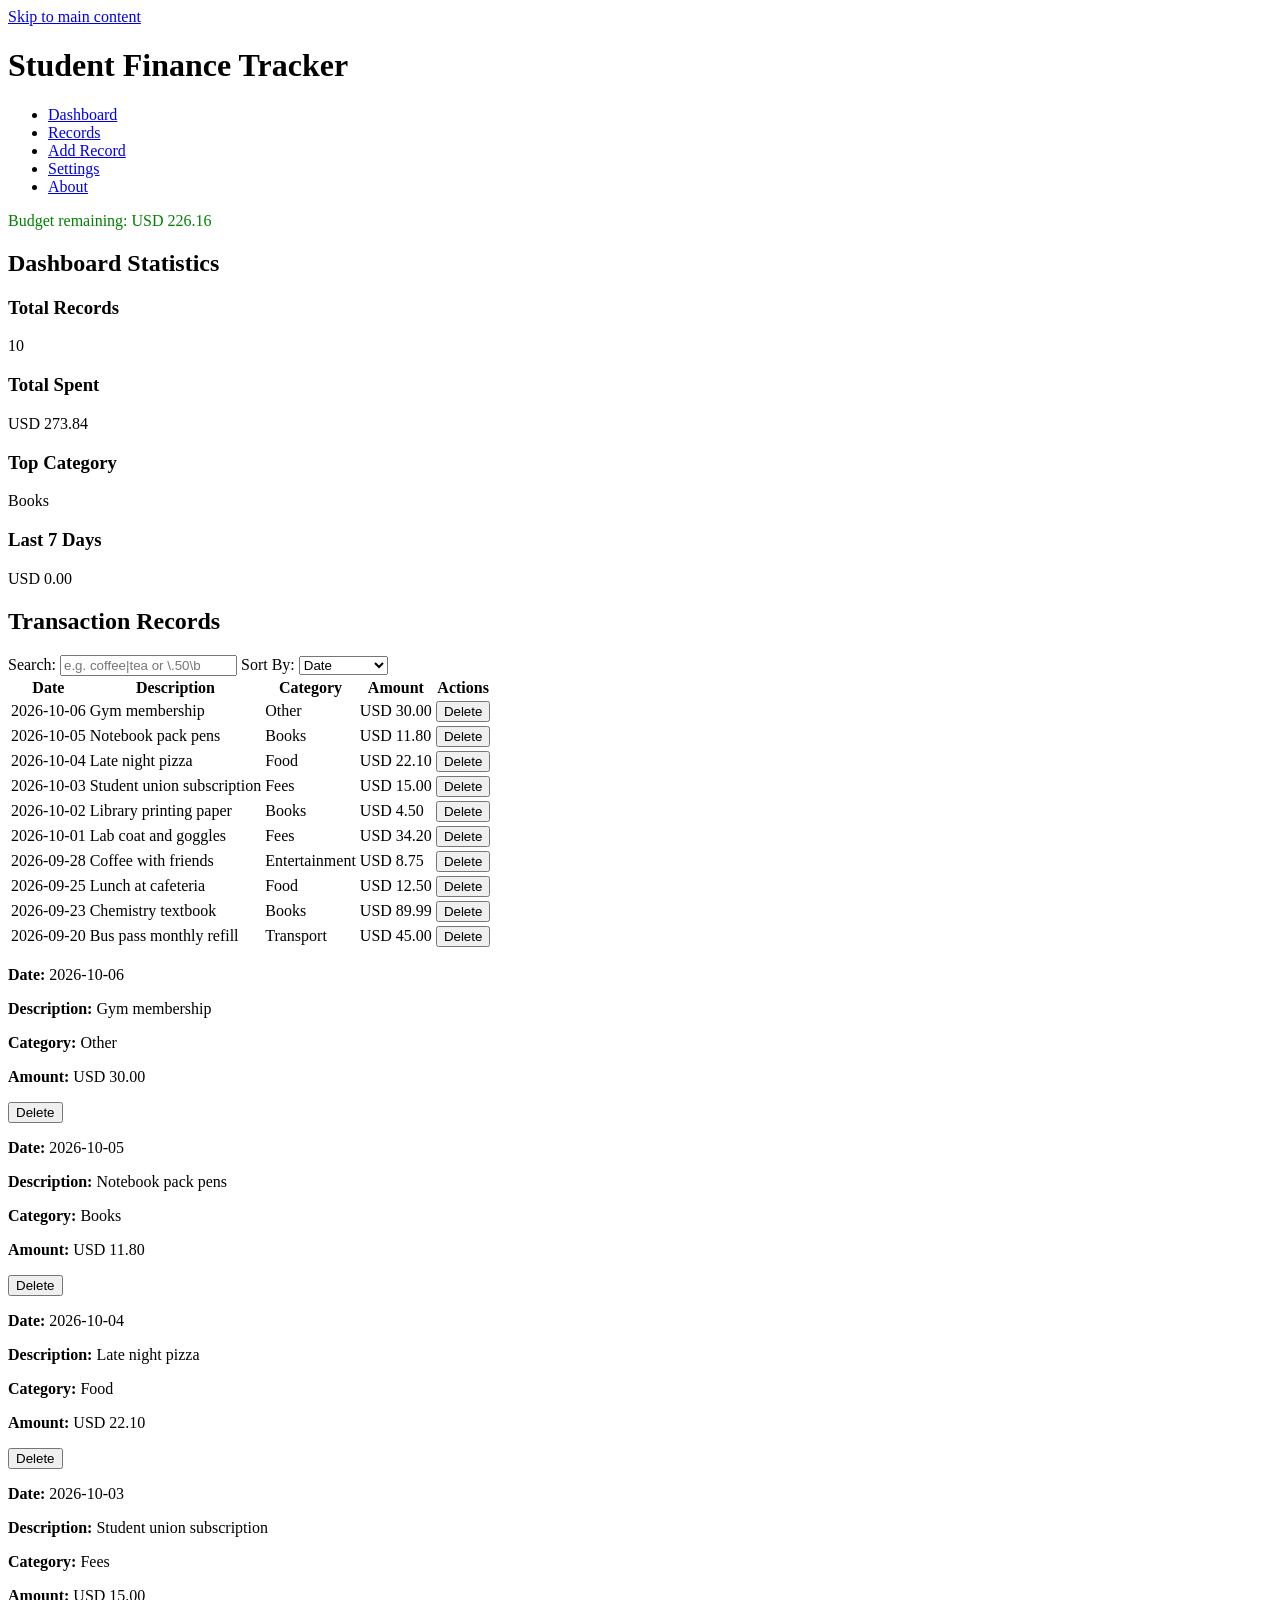
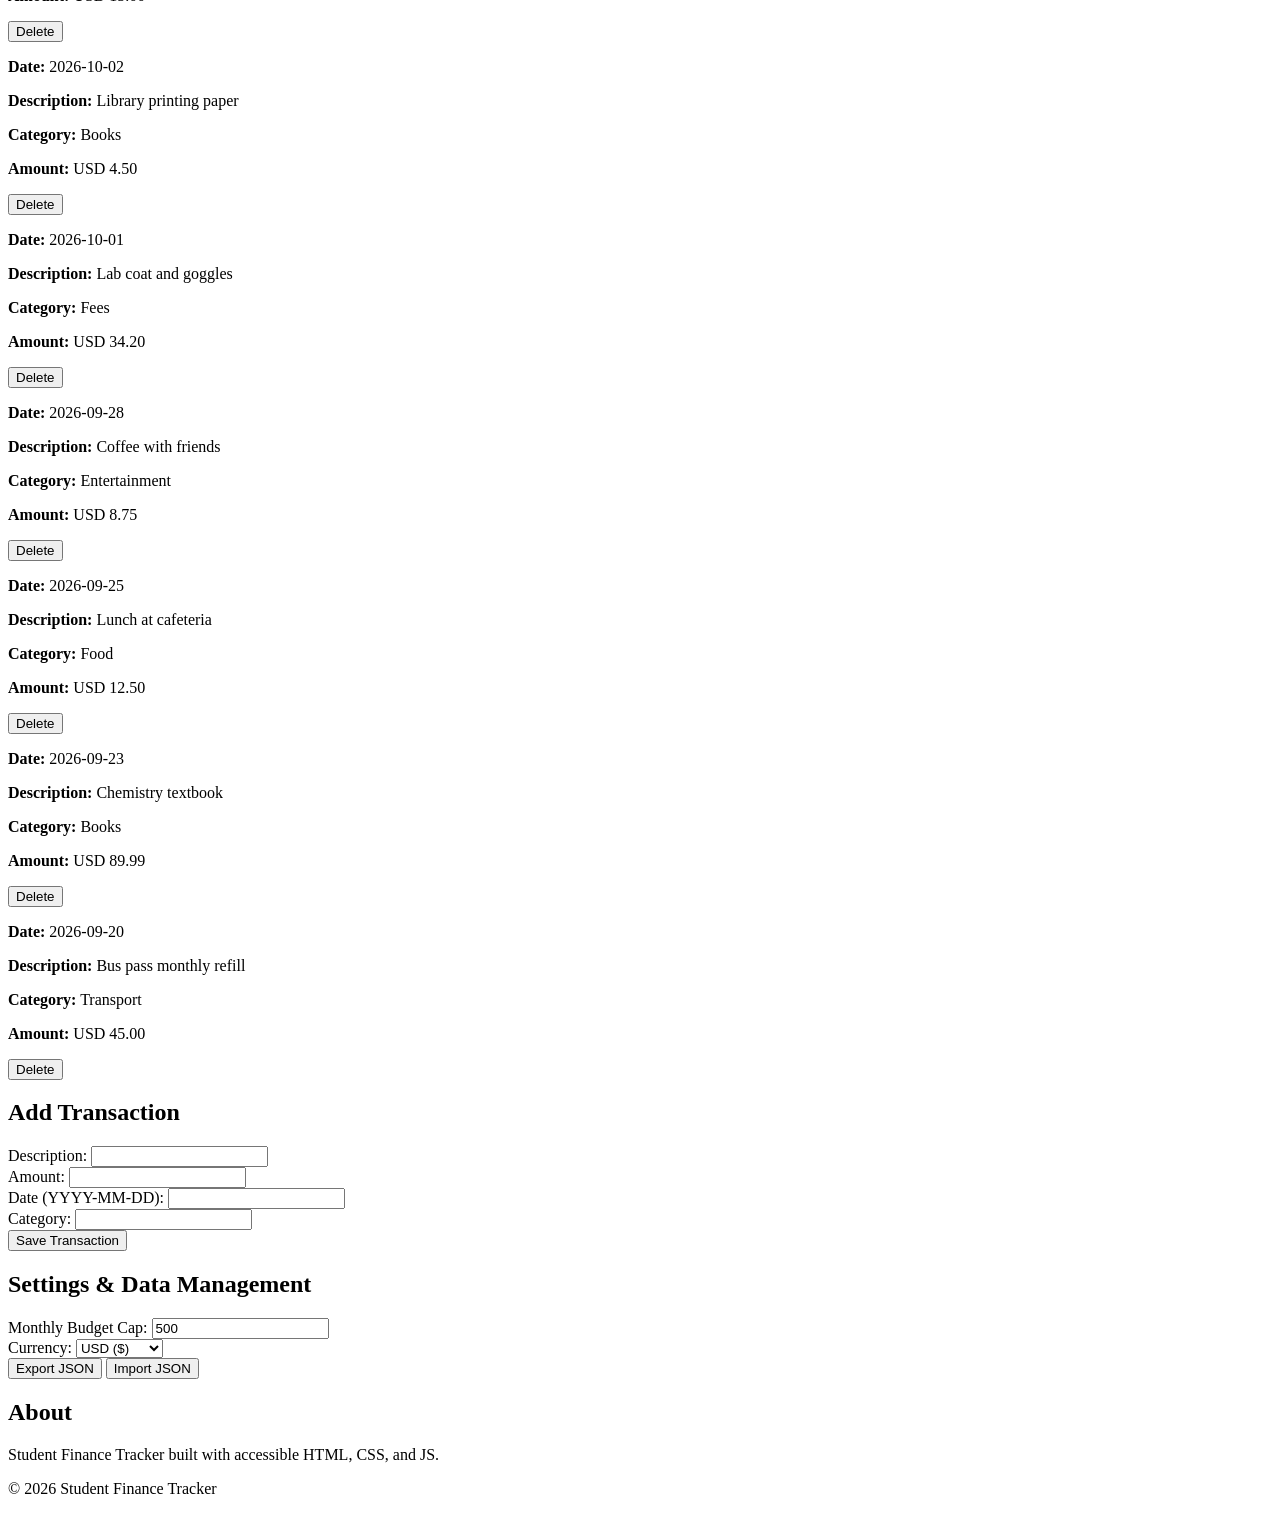
==== index.html @ 4c70e8fd "added index.html and its script. Also modified previous scripts to allow user to pick their own curr" ====
<!DOCTYPE html>
<html lang="en">
<head>
  <meta charset="UTF-8">
  <meta name="viewport" content="width=device-width, initial-scale=1.0">
  <title>Student Finance Tracker</title>
  <link rel="stylesheet" href="styles/main.css">
</head>
<body>
  <a href="#main-content" class="skip-link">Skip to main content</a>

  <header role="banner">
    <h1>Student Finance Tracker</h1>
    <nav role="navigation" aria-label="Primary navigation">
      <ul>
        <li><a href="#dashboard">Dashboard</a></li>
        <li><a href="#records">Records</a></li>
        <li><a href="#add-form">Add Record</a></li>
        <li><a href="#settings">Settings</a></li>
        <li><a href="#about">About</a></li>
      </ul>
    </nav>
  </header>

  <main id="main-content" role="main">
    <div id="aria-status" role="status" class="sr-only"></div>
    <div id="aria-cap-status" role="region" aria-label="Budget status notification"></div>

    <section id="dashboard" aria-labelledby="dash-heading">
      <h2 id="dash-heading">Dashboard Statistics</h2>
      <div class="stats-grid">
        <div class="stat-card"><h3>Total Records</h3><p id="stat-total-records">0</p></div>
        <div class="stat-card"><h3>Total Spent</h3><p id="stat-total-sum">0.00</p></div>
        <div class="stat-card"><h3>Top Category</h3><p id="stat-top-category">N/A</p></div>
        <div class="stat-card"><h3>Last 7 Days</h3><p id="stat-7day-sum">0.00</p></div>
      </div>
    </section>

    <section id="records" aria-labelledby="records-heading">
      <h2 id="records-heading">Transaction Records</h2>

      <div class="search-sort-controls">
        <label for="regex-search">Search:</label>
        <input type="text" id="regex-search" placeholder="e.g. coffee|tea or \.50\b" />

        <label for="sort-by">Sort By:</label>
        <select id="sort-by">
          <option value="date">Date</option>
          <option value="description">Description</option>
          <option value="amount">Amount</option>
        </select>
      </div>

      <table class="desktop-table" aria-label="Financial transactions table">
        <thead>
          <tr>
            <th>Date</th>
            <th>Description</th>
            <th>Category</th>
            <th>Amount</th>
            <th>Actions</th>
          </tr>
        </thead>
        <tbody id="records-table-body"></tbody>
      </table>

      <div id="records-cards" class="mobile-cards"></div>
    </section>

    <section id="add-form" aria-labelledby="form-heading">
      <h2 id="form-heading">Add Transaction</h2>
      <form id="transaction-form" novalidate>
        <div>
          <label for="input-desc">Description:</label>
          <input type="text" id="input-desc" required aria-describedby="desc-error" />
          <span id="desc-error" class="error-msg" role="alert"></span>
        </div>
        <div>
          <label for="input-amount">Amount:</label>
          <input type="text" id="input-amount" required aria-describedby="amount-error" />
          <span id="amount-error" class="error-msg" role="alert"></span>
        </div>
        <div>
          <label for="input-date">Date (YYYY-MM-DD):</label>
          <input type="text" id="input-date" required aria-describedby="date-error" />
          <span id="date-error" class="error-msg" role="alert"></span>
        </div>
        <div>
          <label for="input-category">Category:</label>
          <input type="text" id="input-category" required aria-describedby="cat-error" />
          <span id="cat-error" class="error-msg" role="alert"></span>
        </div>
        <button type="submit">Save Transaction</button>
      </form>
    </section>

    <section id="settings" aria-labelledby="settings-heading">
      <h2 id="settings-heading">Settings & Data Management</h2>
      
      <div class="settings-control">
        <label for="monthly-cap-input">Monthly Budget Cap:</label>
        <input type="number" id="monthly-cap-input" value="500" min="0" step="10" />
      </div>

      <div class="settings-control">
        <label for="currency-select">Currency:</label>
        <select id="currency-select">
          <option value="USD">USD ($)</option>
          <option value="EUR">EUR (€)</option>
          <option value="GBP">GBP (£)</option>
          <option value="KES">KES (KSh)</option>
        </select>
      </div>

      <div class="settings-actions">
        <button id="export-json">Export JSON</button>
        <input type="file" id="import-json-file" accept=".json" style="display:none" />
        <button id="trigger-import">Import JSON</button>
      </div>
    </section>

    <section id="about" aria-labelledby="about-heading">
      <h2 id="about-heading">About</h2>
      <p>Student Finance Tracker built with accessible HTML, CSS, and JS.</p>
    </section>
  </main>

  <footer role="contentinfo">
    <p>&copy; 2026 Student Finance Tracker</p>
  </footer>

  <script type="module" src="scripts/main.js"></script>
</body>
</html>
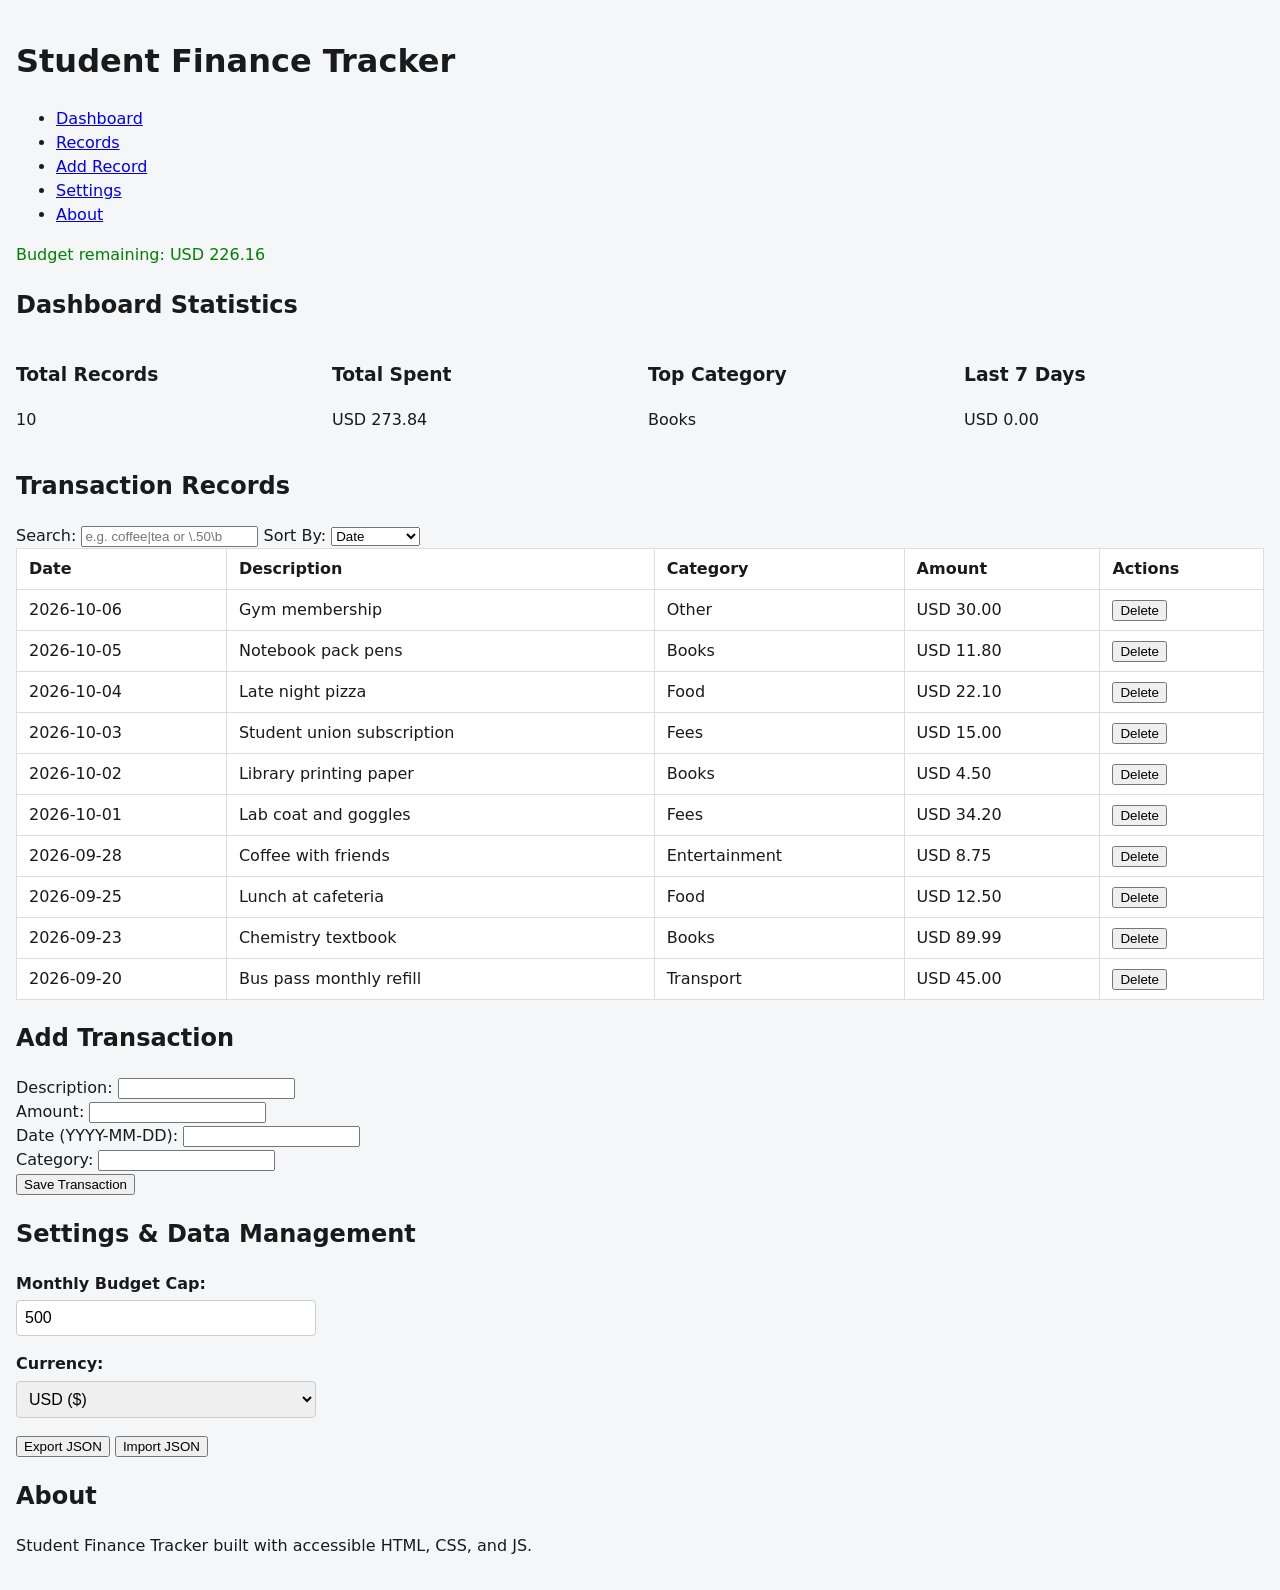
==== commit 7a1508fe: "added styling for index.html" ====
--- a/index.html
+++ b/index.html
@@ -125,10 +125,6 @@
     </section>
   </main>
 
-  <footer role="contentinfo">
-    <p>&copy; 2026 Student Finance Tracker</p>
-  </footer>
-
   <script type="module" src="scripts/main.js"></script>
 </body>
 </html>
--- a/styles/main.css
+++ b/styles/main.css
@@ -0,0 +1,109 @@
+:root {
+  --primary: #005A9C;
+  --bg: #F4F6F8;
+  --text: #1A1A1A;
+  --alert-red: #D32F2F;
+  --alert-green: #2E7D32;
+}
+
+*:focus-visible {
+  outline: 3px solid var(--primary);
+  outline-offset: 2px;
+}
+
+.skip-link {
+  position: absolute;
+  top: -40px;
+  left: 0;
+  background: var(--primary);
+  color: #FFF;
+  padding: 8px;
+  z-index: 100;
+}
+.skip-link:focus {
+  top: 0;
+}
+
+.sr-only {
+  position: absolute;
+  width: 1px;
+  height: 1px;
+  padding: 0;
+  margin: -1px;
+  overflow: hidden;
+  clip: rect(0, 0, 0, 0);
+  border: 0;
+}
+
+body {
+  font-family: system-ui, -apple-system, sans-serif;
+  margin: 0;
+  padding: 16px;
+  background-color: var(--bg);
+  color: var(--text);
+  line-height: 1.5;
+}
+
+.error-msg {
+  color: var(--alert-red);
+  font-size: 0.875rem;
+  display: block;
+}
+
+.desktop-table { display: none; }
+.mobile-cards { display: flex; flex-direction: column; gap: 12px; }
+.record-card {
+  background: #FFF;
+  padding: 12px;
+  border-radius: 6px;
+  border: 1px solid #CCC;
+}
+
+.status-alert.overage { color: var(--alert-red); font-weight: bold; }
+.status-alert.under { color: var(--alert-green); }
+
+@media (min-width: 768px) {
+  .stats-grid {
+    display: grid;
+    grid-template-columns: repeat(2, 1fr);
+    gap: 16px;
+  }
+}
+
+@media (min-width: 1024px) {
+  .desktop-table {
+    display: table;
+    width: 100%;
+    border-collapse: collapse;
+    background: #FFF;
+  }
+  .desktop-table th, .desktop-table td {
+    border: 1px solid #DDD;
+    padding: 8px 12px;
+    text-align: left;
+  }
+  .mobile-cards { display: none; }
+  .stats-grid {
+    grid-template-columns: repeat(4, 1fr);
+  }
+}
+
+.settings-control {
+  margin-bottom: 1rem;
+  display: flex;
+  flex-direction: column;
+  max-width: 300px;
+}
+
+.settings-control label {
+  margin-bottom: 0.3rem;
+  font-weight: bold;
+}
+
+.settings-control input,
+.settings-control select {
+  padding: 0.5rem;
+  border: 1px solid #ccc;
+  border-radius: 4px;
+  font-size: 1rem;
+}
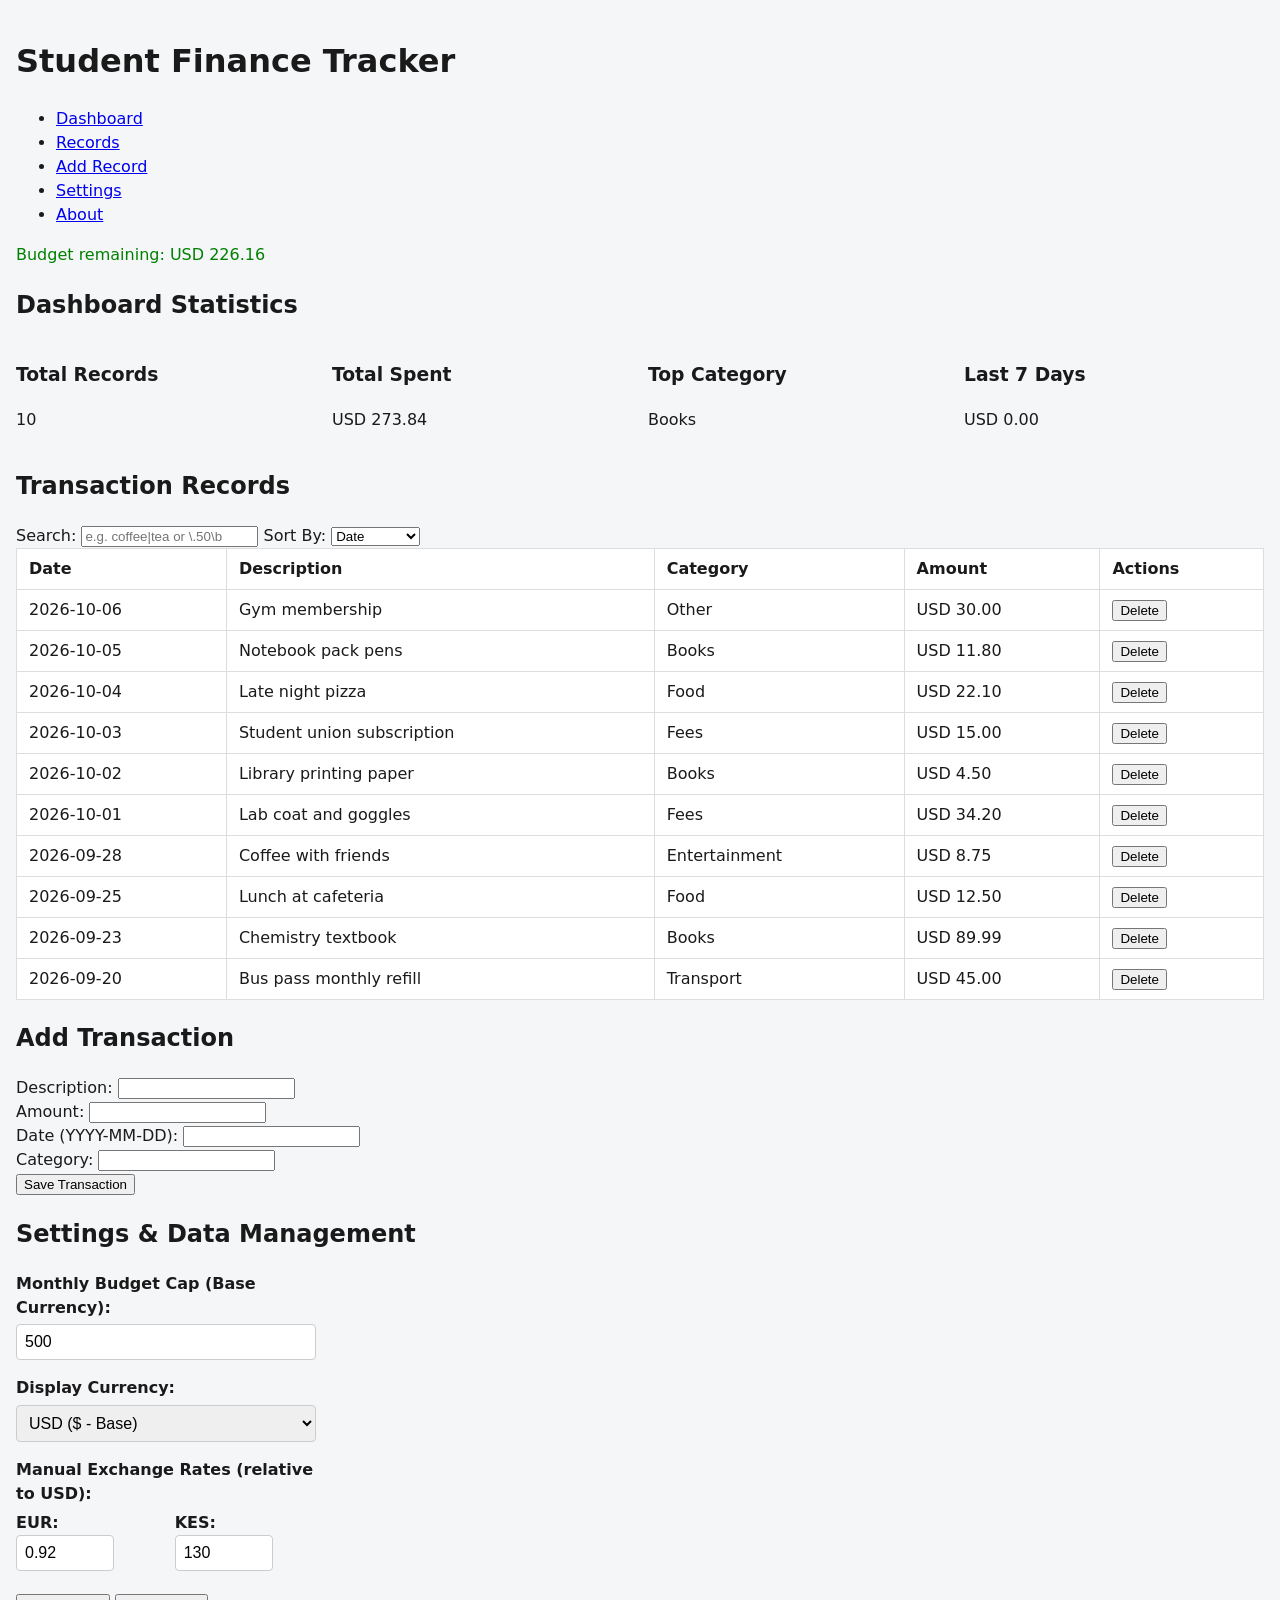
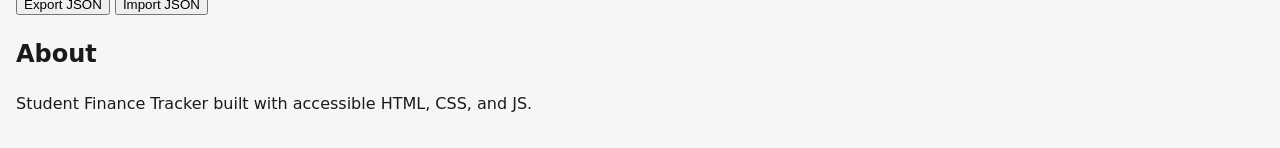
==== commit 74b29a65: "added conversion feature" ====
--- a/index.html
+++ b/index.html
@@ -98,21 +98,28 @@
       <h2 id="settings-heading">Settings & Data Management</h2>
       
       <div class="settings-control">
-        <label for="monthly-cap-input">Monthly Budget Cap:</label>
-        <input type="number" id="monthly-cap-input" value="500" min="0" step="10" />
+        <label for="monthly-cap-input">Monthly Budget Cap (Base Currency):</label>
+        <input type="number" id="monthly-cap-input" min="0" step="10" />
       </div>
 
       <div class="settings-control">
-        <label for="currency-select">Currency:</label>
+        <label for="currency-select">Display Currency:</label>
         <select id="currency-select">
-          <option value="USD">USD ($)</option>
+          <option value="USD">USD ($ - Base)</option>
           <option value="EUR">EUR (€)</option>
-          <option value="GBP">GBP (£)</option>
           <option value="KES">KES (KSh)</option>
         </select>
       </div>
 
-      <div class="settings-actions">
+      <div class="settings-control">
+        <label>Manual Exchange Rates (relative to USD):</label>
+        <div style="display: flex; gap: 1rem; align-items: center;">
+          <label>EUR: <input type="number" id="rate-eur" step="0.01" style="width: 80px;" /></label>
+          <label>KES: <input type="number" id="rate-kes" step="0.1" style="width: 80px;" /></label>
+        </div>
+      </div>
+
+      <div class="settings-actions" style="margin-top: 1rem;">
         <button id="export-json">Export JSON</button>
         <input type="file" id="import-json-file" accept=".json" style="display:none" />
         <button id="trigger-import">Import JSON</button>
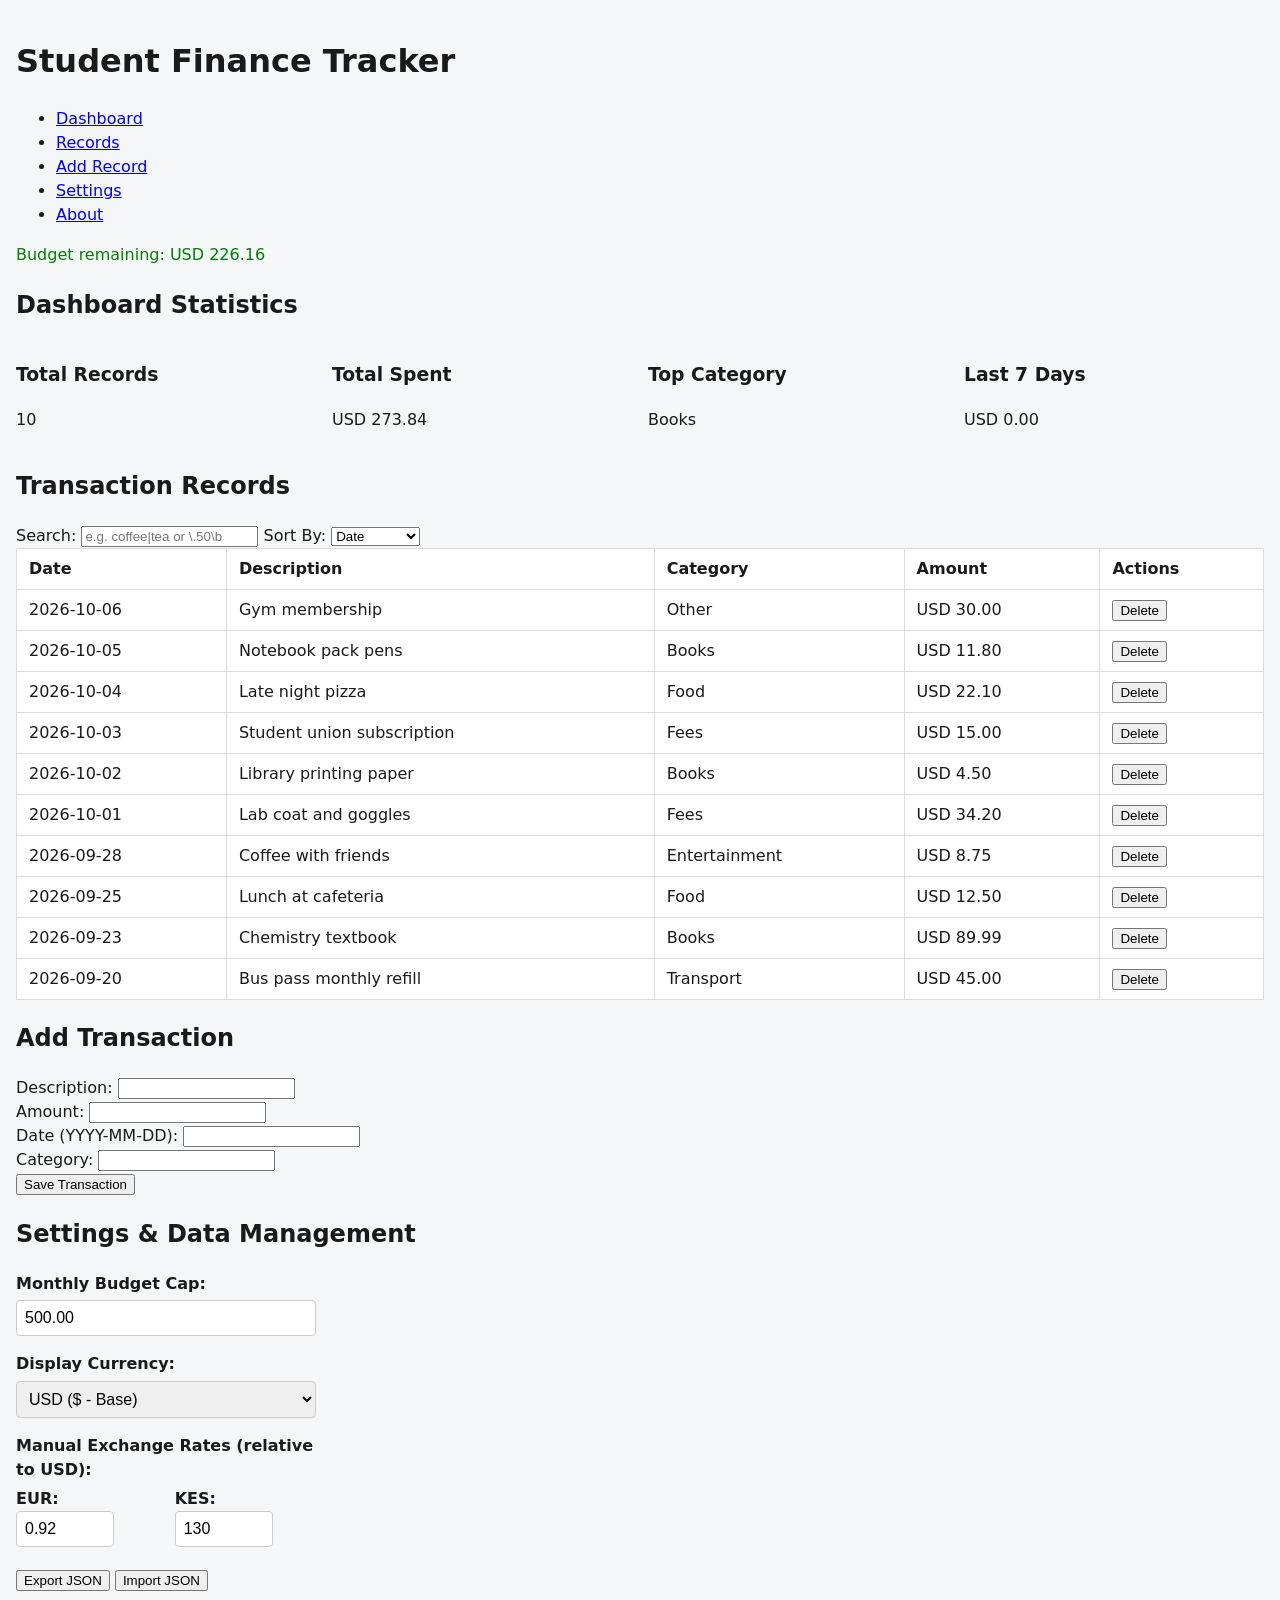
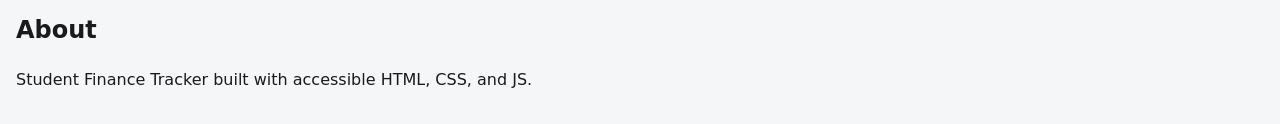
==== commit 1cc5cce6: "allowed user to enter monthly cap in any currency" ====
--- a/index.html
+++ b/index.html
@@ -98,7 +98,7 @@
       <h2 id="settings-heading">Settings & Data Management</h2>
       
       <div class="settings-control">
-        <label for="monthly-cap-input">Monthly Budget Cap (Base Currency):</label>
+        <label for="monthly-cap-input">Monthly Budget Cap:</label>
         <input type="number" id="monthly-cap-input" min="0" step="10" />
       </div>
 
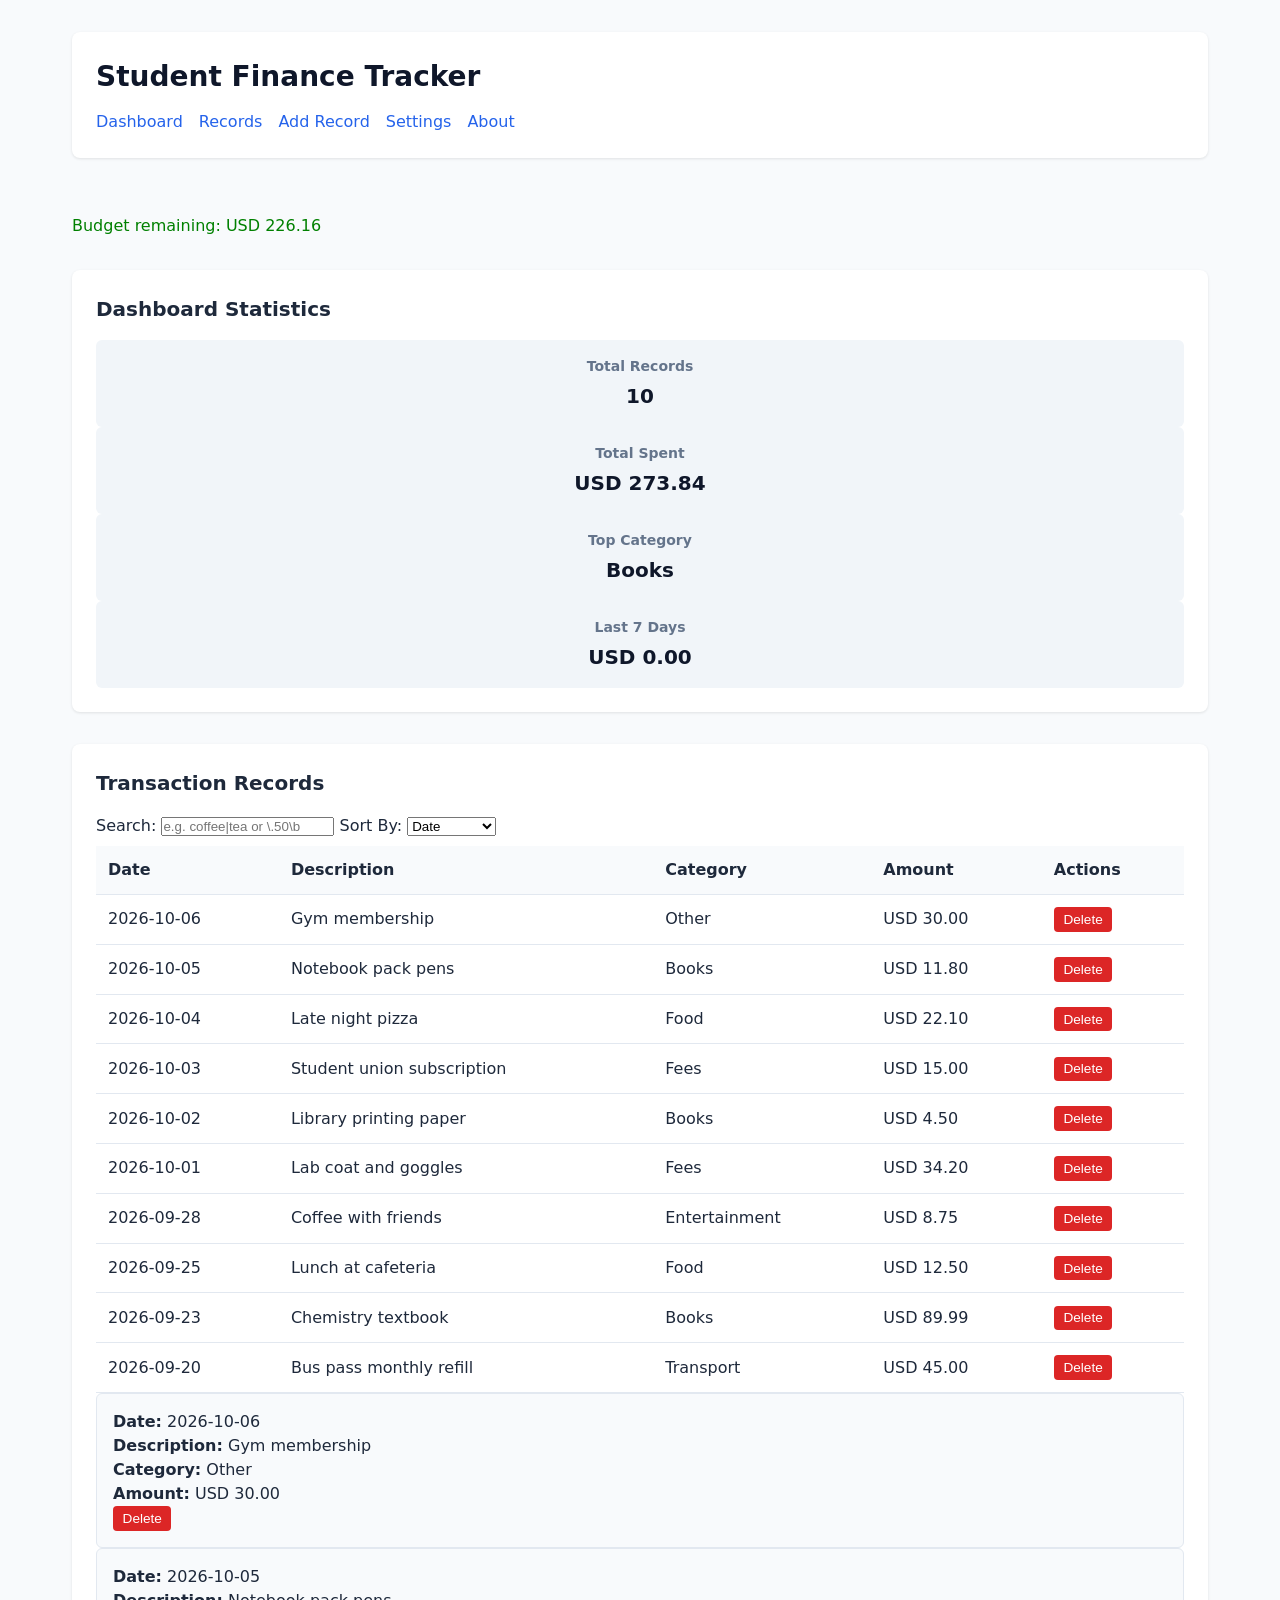
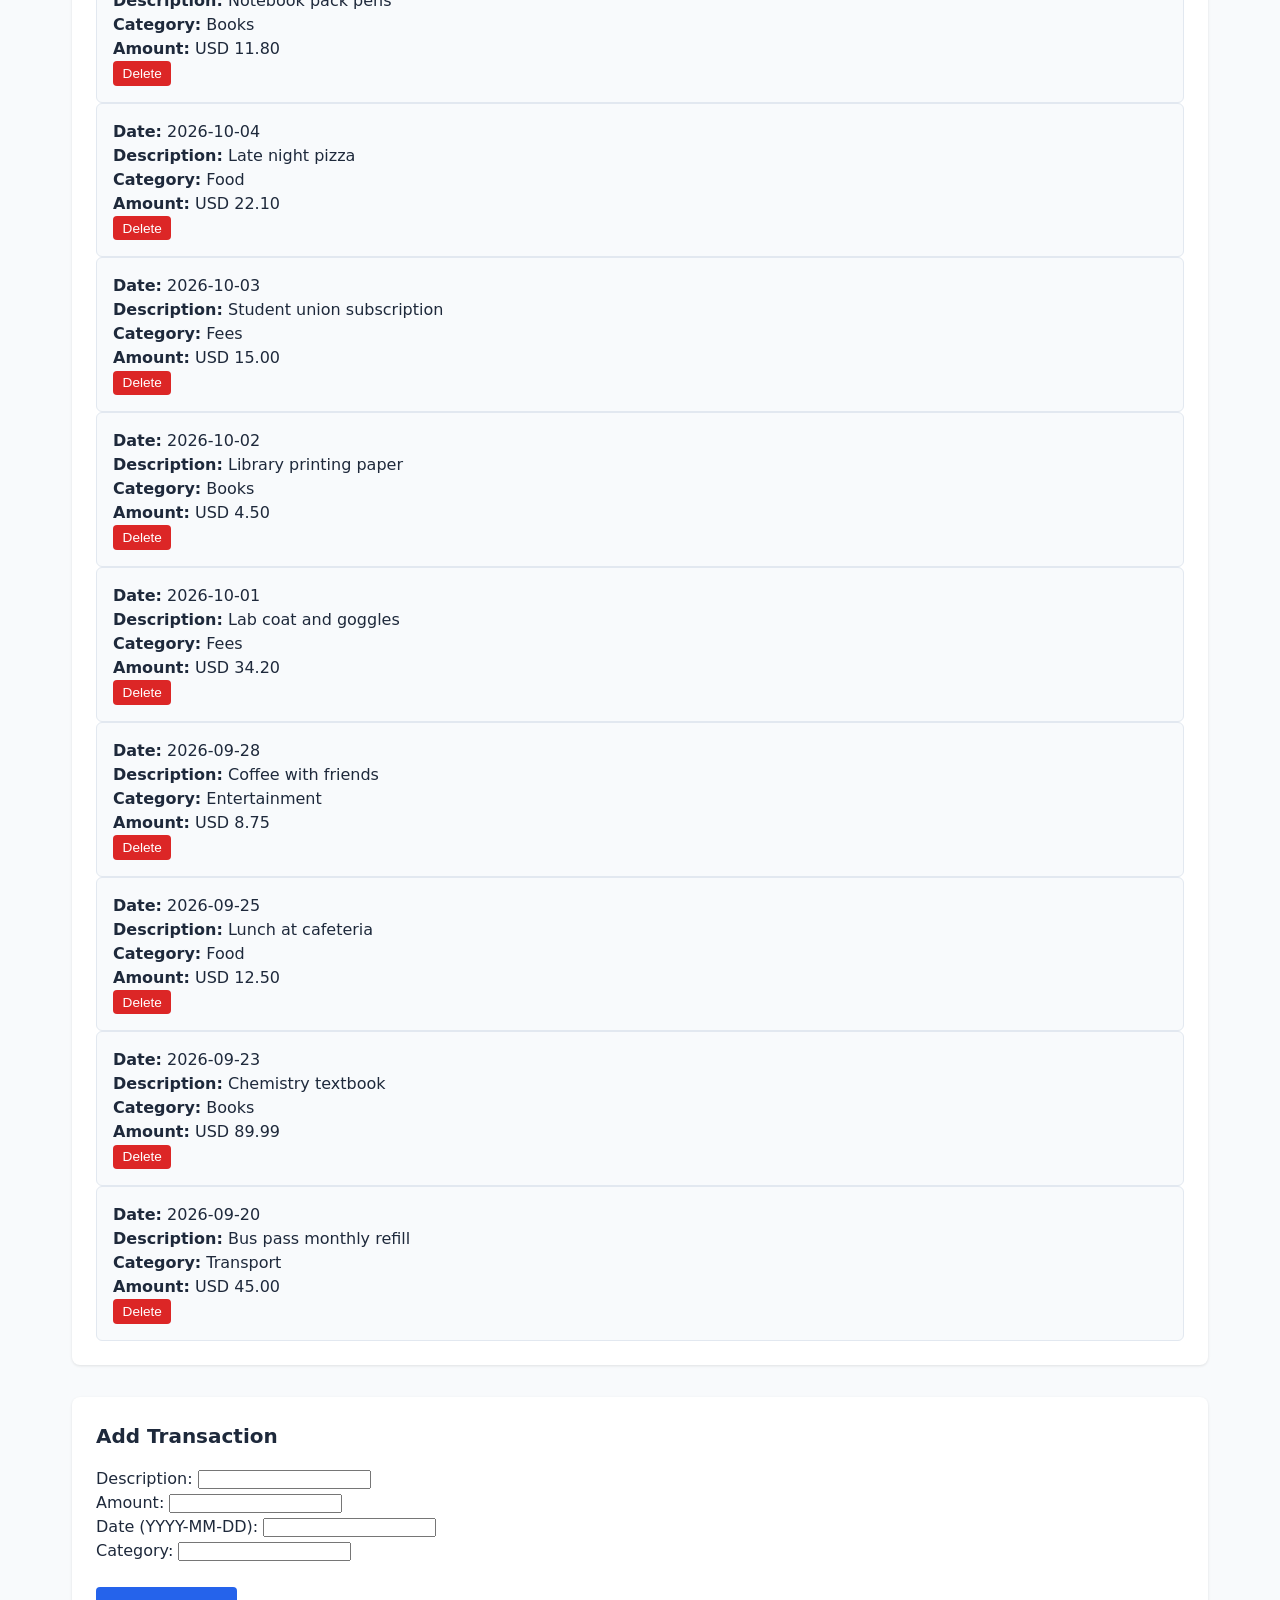
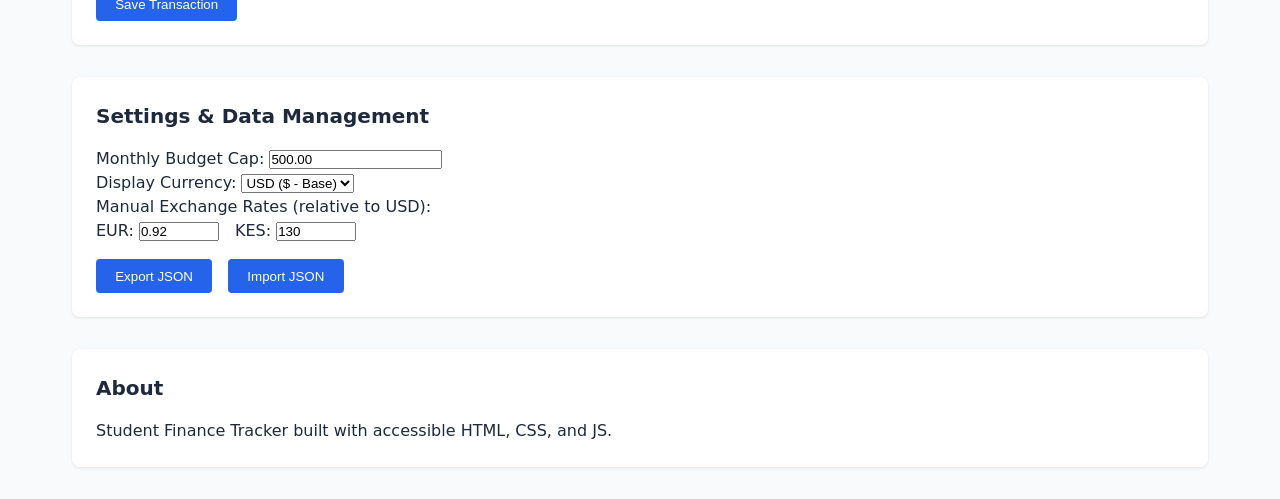
==== commit 97a1dfa9: "modif" ====
--- a/index.html
+++ b/index.html
@@ -89,7 +89,7 @@
           <label for="input-category">Category:</label>
           <input type="text" id="input-category" required aria-describedby="cat-error" />
           <span id="cat-error" class="error-msg" role="alert"></span>
-        </div>
+        </div><br>
         <button type="submit">Save Transaction</button>
       </form>
     </section>
--- a/styles/main.css
+++ b/styles/main.css
@@ -1,109 +1,247 @@
-:root {
-  --primary: #005A9C;
-  --bg: #F4F6F8;
-  --text: #1A1A1A;
-  --alert-red: #D32F2F;
-  --alert-green: #2E7D32;
-}
-
-*:focus-visible {
-  outline: 3px solid var(--primary);
-  outline-offset: 2px;
+* {
+  box-sizing: border-box;
+  margin: 0;
+  padding: 0;
+}
+
+body {
+  font-family: system-ui, -apple-system, BlinkMacSystemFont, "Segoe UI", Roboto, sans-serif;
+  line-height: 1.5;
+  background-color: #f8fafc;
+  color: #1e293b;
+  padding: 1rem;
 }
 
 .skip-link {
   position: absolute;
   top: -40px;
   left: 0;
-  background: var(--primary);
-  color: #FFF;
-  padding: 8px;
+  background: #0f172a;
+  color: #fff;
+  padding: 8px 16px;
   z-index: 100;
+  border-radius: 0 0 4px 0;
+  transition: top 0.2s ease;
 }
 .skip-link:focus {
   top: 0;
 }
 
-.sr-only {
-  position: absolute;
-  width: 1px;
-  height: 1px;
-  padding: 0;
-  margin: -1px;
-  overflow: hidden;
-  clip: rect(0, 0, 0, 0);
-  border: 0;
-}
-
-body {
-  font-family: system-ui, -apple-system, sans-serif;
-  margin: 0;
-  padding: 16px;
-  background-color: var(--bg);
-  color: var(--text);
-  line-height: 1.5;
-}
-
-.error-msg {
-  color: var(--alert-red);
+header {
+  background: #ffffff;
+  padding: 1.5rem;
+  border-radius: 8px;
+  box-shadow: 0 1px 3px rgba(0,0,0,0.1);
+  margin-bottom: 1.5rem;
+}
+
+header h1 {
+  font-size: 1.75rem;
+  margin-bottom: 0.75rem;
+  color: #0f172a;
+}
+
+nav ul {
+  list-style: none;
+  display: flex;
+  flex-wrap: wrap;
+  gap: 1rem;
+}
+
+nav a {
+  text-decoration: none;
+  color: #2563eb;
+  font-weight: 500;
+}
+
+nav a:hover {
+  text-decoration: underline;
+}
+
+main {
+  display: flex;
+  flex-direction: column;
+  gap: 2rem;
+}
+
+section {
+  background: #ffffff;
+  padding: 1.5rem;
+  border-radius: 8px;
+  box-shadow: 0 1px 3px rgba(0,0,0,0.1);
+}
+
+h2 {
+  font-size: 1.25rem;
+  margin-bottom: 1rem;
+  color: #1e293b;
+}
+
+.dashboard-stats {
+  display: grid;
+  grid-template-columns: 1fr;
+  gap: 1rem;
+}
+
+.stat-card {
+  background: #f1f5f9;
+  padding: 1rem;
+  border-radius: 6px;
+  text-align: center;
+}
+
+.stat-card h3 {
   font-size: 0.875rem;
+  color: #64748b;
+  margin-bottom: 0.25rem;
+}
+
+.stat-card p {
+  font-size: 1.25rem;
+  font-weight: 700;
+  color: #0f172a;
+}
+
+.cap-status {
+  margin-top: 1rem;
+  font-weight: 600;
+  font-size: 0.95rem;
+}
+
+.search-sort-bar {
+  display: flex;
+  flex-direction: column;
+  gap: 0.75rem;
+  margin-bottom: 1rem;
+}
+
+.search-sort-bar input,
+.search-sort-bar select {
+  padding: 0.5rem;
+  border: 1px solid #cbd5e1;
+  border-radius: 4px;
+}
+
+.table-responsive {
+  overflow-x: auto;
+}
+
+table {
+  width: 100%;
+  border-collapse: collapse;
+  text-align: left;
+  margin-top: 0.5rem;
+}
+
+th, td {
+  padding: 0.75rem;
+  border-bottom: 1px solid #e2e8f0;
+}
+
+th {
+  background-color: #f8fafc;
+  font-weight: 600;
+}
+
+mark {
+  background-color: #fef08a;
+  padding: 0.1rem 0.2rem;
+  border-radius: 2px;
+}
+
+.records-cards-mobile {
+  display: flex;
+  flex-direction: column;
+  gap: 1rem;
+  margin-top: 1rem;
+}
+
+.record-card {
+  background: #f8fafc;
+  border: 1px solid #e2e8f0;
+  padding: 1rem;
+  border-radius: 6px;
+}
+
+.form-group {
+  margin-bottom: 1rem;
+}
+
+.form-group label {
   display: block;
-}
-
-.desktop-table { display: none; }
-.mobile-cards { display: flex; flex-direction: column; gap: 12px; }
-.record-card {
-  background: #FFF;
-  padding: 12px;
-  border-radius: 6px;
-  border: 1px solid #CCC;
-}
-
-.status-alert.overage { color: var(--alert-red); font-weight: bold; }
-.status-alert.under { color: var(--alert-green); }
+  font-weight: 500;
+  margin-bottom: 0.35rem;
+}
+
+.form-group input,
+.form-group select {
+  width: 100%;
+  padding: 0.6rem;
+  border: 1px solid #cbd5e1;
+  border-radius: 4px;
+}
+
+button {
+  background-color: #2563eb;
+  color: white;
+  border: none;
+  padding: 0.6rem 1.2rem;
+  border-radius: 4px;
+  font-weight: 500;
+  cursor: pointer;
+}
+
+button:hover {
+  background-color: #1d4ed8;
+}
+
+.btn-delete {
+  background-color: #dc2626;
+  padding: 0.3rem 0.6rem;
+  font-size: 0.85rem;
+}
+.btn-delete:hover {
+  background-color: #b91c1c;
+}
+
+.settings-actions {
+  display: flex;
+  gap: 1rem;
+  margin-top: 1rem;
+}
+
+footer {
+  text-align: center;
+  margin-top: 2rem;
+  color: #64748b;
+  font-size: 0.875rem;
+}
+
+@media (min-width: 360px) {
+  body {
+    padding: 0.75rem;
+  }
+}
 
 @media (min-width: 768px) {
-  .stats-grid {
-    display: grid;
+  .dashboard-stats {
     grid-template-columns: repeat(2, 1fr);
-    gap: 16px;
+  }
+  
+  .search-sort-bar {
+    flex-direction: row;
+    align-items: center;
   }
 }
 
 @media (min-width: 1024px) {
-  .desktop-table {
-    display: table;
-    width: 100%;
-    border-collapse: collapse;
-    background: #FFF;
-  }
-  .desktop-table th, .desktop-table td {
-    border: 1px solid #DDD;
-    padding: 8px 12px;
-    text-align: left;
-  }
-  .mobile-cards { display: none; }
-  .stats-grid {
+  .dashboard-stats {
     grid-template-columns: repeat(4, 1fr);
   }
-}
-
-.settings-control {
-  margin-bottom: 1rem;
-  display: flex;
-  flex-direction: column;
-  max-width: 300px;
-}
-
-.settings-control label {
-  margin-bottom: 0.3rem;
-  font-weight: bold;
-}
-
-.settings-control input,
-.settings-control select {
-  padding: 0.5rem;
-  border: 1px solid #ccc;
-  border-radius: 4px;
-  font-size: 1rem;
+  
+  body {
+    max-width: 1200px;
+    margin: 0 auto;
+    padding: 2rem;
+  }
 }
